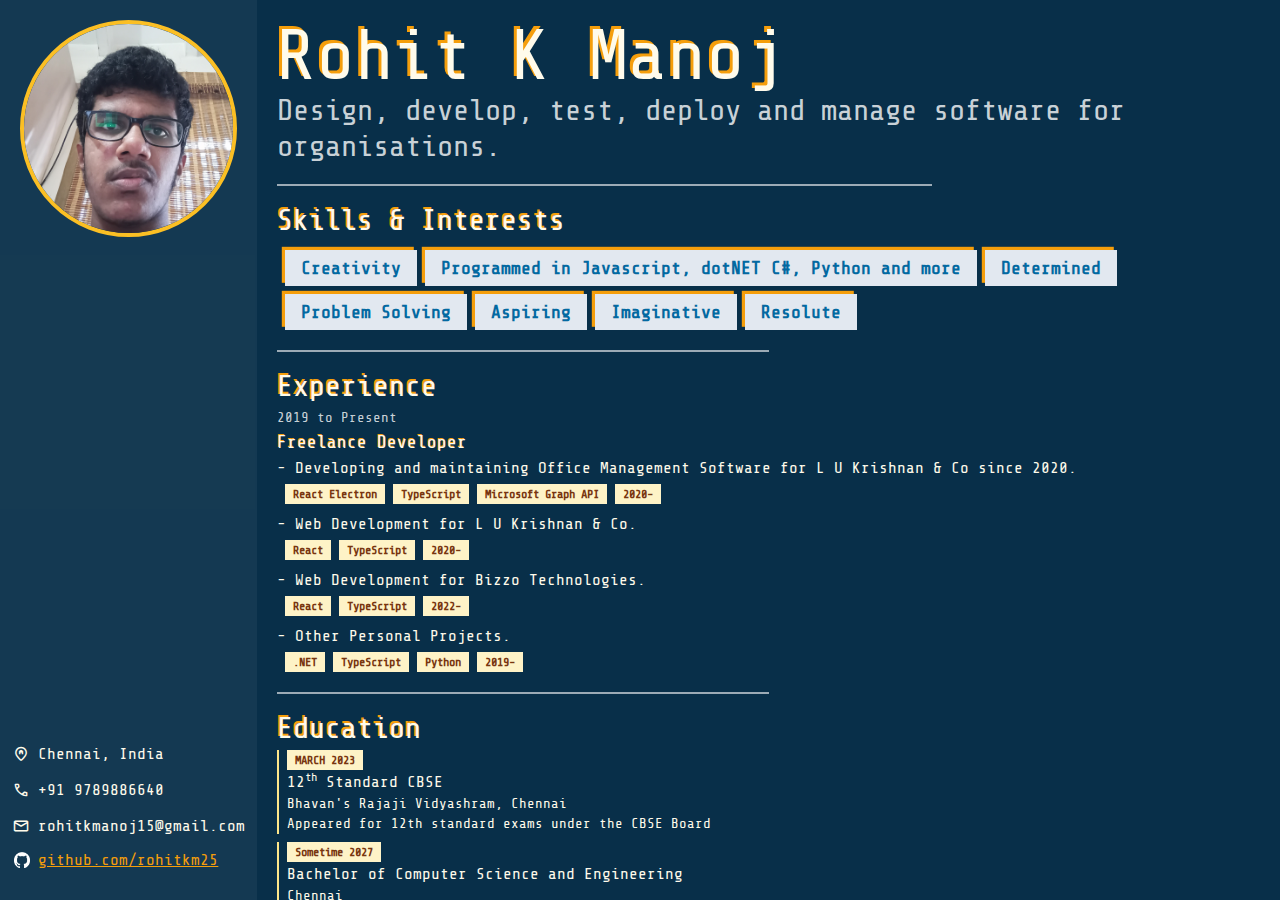
==== index.html @ 4b2ae8d7 "Link Correction" ====
<!DOCTYPE html>
<html lang="en">

<head>
     <meta charset="UTF-8">
     <meta http-equiv="X-UA-Compatible" content="IE=edge">
     <meta name="viewport" content="width=device-width, initial-scale=1.0">
     <title>RKM</title>
     <script src="/tailwind.js"></script>
     <link rel="preconnect" href="https://fonts.googleapis.com">
     <link rel="preconnect" href="https://fonts.gstatic.com" crossorigin>
     <link href="https://fonts.googleapis.com/css2?family=Share+Tech+Mono&display=swap" rel="stylesheet">
     <link href="https://fonts.googleapis.com/css2?family=Material+Symbols+Rounded" rel="stylesheet" />
     <link rel="stylesheet" href="style.css">
     <script src="script.js" defer></script>
</head>

<body class="h-screen w-screen overflow-hidden bg-sky-950 text-amber-50">
     <div class="w-screen h-screen lg:flex items-stretch lg:overflow-none overflow-y-auto overflow-none">
          <div class="w-[300px] bg-white/5 lg:flex flex-col items-stretch p-5 pb-0 lg:pb-5 hidden">
               <img src="me.jpg" onmouseover="onImgMouseOver(event)" onmouseleave="onImgMouseLeave(event)" alt=""
                    class="bg-amber-600 aspect-square w-full relative rounded-full animate-spinner border-4 border-amber-400" />
               <div class="flex-grow"></div>
               <div class="pt-2 lg:pt-5 sm:text-xs md:text-sm lg:text-base">
                    <!-- <p class="font-semibold text-lg">Contact Me</p>
                    <hr class="border-white/60 w-1/2 border-t-2 -ml-5" />
                    <hr class="border-white/60 mt-0.5 w-2/5 border-t-2 -ml-5" />
                    <hr class="border-white/60 mt-0.5 w-1/3 border-t-2 -ml-5" /> -->
                    <ul class="flex flex-col items-left space-y-2 py-2 lg:-mx-2">
                         <li class="inline-flex items-center space-x-2"><span class="material-symbols-rounded text-lg">
                                   home_pin
                              </span>
                              <p>Chennai, India</p>
                         </li>
                         <li class="inline-flex items-center space-x-2"><span class="material-symbols-rounded text-lg">
                                   call
                              </span>
                              <p>+91 9789886640</p>
                         </li>
                         <li class="inline-flex items-center space-x-2"><span class="material-symbols-rounded text-lg">
                                   mail
                              </span>
                              <p>rohitkmanoj15@gmail.com</p>
                         </li>
                         <li class="inline-flex items-center space-x-2"><img src="/github-mark-white.png"
                                   alt="github logo" class="h-4 pl-0.5" />
                              <a href="https://www.github.com/rohitkm25"
                                   class="underline text-amber-500">github.com/rohitkm25</a>
                         </li>
                    </ul>
               </div>
          </div>
          <div class="flex-grow overflow-y-auto p-5 flex flex-col items-stretch">
               <p class="text-6xl md:text-7xl shadate-7">
                    Rohit K
                    Manoj
               </p>
               <p class="text-2xl md:text-3xl text-white/80">Design, develop, test, deploy and manage software for
                    organisations.
               </p>
               <hr class="border-white/60 mt-5  w-full md:w-2/3 border-t-2" />
               <div class="pt-4 flex flex-col items-stretch space-y-1">
                    <p class="text-3xl shadate-4">Skills & Interests</p>
                    <ul class="flex flex-wrap space-x-2 space-y-2">
                         <li class="px-4 py-1 font-semibold text-lg box-shadate bg-slate-200 text-sky-700 mt-2 ml-2">
                              Creativity
                         </li>
                         <li class="px-4 py-1 font-semibold text-lg box-shadate bg-slate-200 text-sky-700">Programmed
                              in
                              Javascript,
                              dotNET C#,
                              Python and
                              more</li>
                         <li class="px-4 py-1 font-semibold text-lg box-shadate bg-slate-200 text-sky-700">
                              Determined
                         </li>
                         <li class="px-4 py-1 font-semibold text-lg box-shadate bg-slate-200 text-sky-700">Problem
                              Solving
                         </li>
                         <li class="px-4 py-1 font-semibold text-lg box-shadate bg-slate-200 text-sky-700">
                              Aspiring
                         </li>
                         <li class="px-4 py-1 font-semibold text-lg box-shadate bg-slate-200 text-sky-700">
                              Imaginative
                         </li>
                         <li class="px-4 py-1 font-semibold text-lg box-shadate bg-slate-200 text-sky-700">
                              Resolute
                         </li>
                    </ul>
               </div>
               <hr class="border-white/60 mt-5 w-full md:w-1/2 border-t-2" />
               <div class="pt-4 flex flex-col items-stretch space-y-1">
                    <p class="text-3xl shadate-4">Experience</p>
                    <div class="">
                         <p class="text-sm text-white/80">2019 to Present</p>
                         <p class="text-lg shadate-2">Freelance Developer</p>
                         <ul class="space-y-2 list-inside list-['-_']">
                              <li>Developing and maintaining Office Management Software for L U Krishnan & Co since
                                   2020.
                                   <div class="flex space-x-2 flex-wrap md:flex-nowrap space-y-1">
                                        <p
                                             class="px-2 font-bold text-xs py-0.5 bg-amber-100 text-amber-900 whitespace-nowrap mt-1 ml-2">
                                             React Electron</p>
                                        <p
                                             class="px-2 font-bold text-xs py-0.5 bg-amber-100 text-amber-900 whitespace-nowrap">
                                             TypeScript</p>
                                        <p
                                             class="px-2 font-bold text-xs py-0.5 bg-amber-100 text-amber-900 whitespace-nowrap">
                                             Microsoft Graph API</p>
                                        <p
                                             class="px-2 font-bold text-xs py-0.5 bg-amber-100 text-amber-900 whitespace-nowrap">
                                             2020-</p>
                                   </div>
                              </li>
                              <li>Web Development for L U Krishnan & Co.
                                   <div class="flex space-x-2 flex-wrap md:flex-nowrap space-y-1">
                                        <p
                                             class="px-2 font-bold text-xs py-0.5 bg-amber-100 text-amber-900 whitespace-nowrap mt-1 ml-2">
                                             React</p>
                                        <p
                                             class="px-2 font-bold text-xs py-0.5 bg-amber-100 text-amber-900 whitespace-nowrap">
                                             TypeScript</p>
                                        <p
                                             class="px-2 font-bold text-xs py-0.5 bg-amber-100 text-amber-900 whitespace-nowrap">
                                             2020-</p>
                                   </div>
                              </li>
                              <li>Web Development for Bizzo Technologies.
                                   <div class="flex space-x-2 flex-wrap md:flex-nowrap space-y-1">
                                        <p
                                             class="px-2 font-bold text-xs py-0.5 bg-amber-100 text-amber-900 whitespace-nowrap mt-1 ml-2">
                                             React</p>
                                        <p
                                             class="px-2 font-bold text-xs py-0.5 bg-amber-100 text-amber-900 whitespace-nowrap">
                                             TypeScript</p>
                                        <p
                                             class="px-2 font-bold text-xs py-0.5 bg-amber-100 text-amber-900 whitespace-nowrap">
                                             2022-</p>
                                   </div>
                              </li>
                              <li>Other Personal Projects.
                                   <div class="flex space-x-2 flex-wrap md:flex-nowrap space-y-1">
                                        <p
                                             class="px-2 font-bold text-xs py-0.5 bg-amber-100 text-amber-900 whitespace-nowrap mt-1 ml-2">
                                             .NET</p>
                                        <p
                                             class="px-2 font-bold text-xs py-0.5 bg-amber-100 text-amber-900 whitespace-nowrap">
                                             TypeScript</p>
                                        <p
                                             class="px-2 font-bold text-xs py-0.5 bg-amber-100 text-amber-900 whitespace-nowrap">
                                             Python</p>
                                        <p
                                             class="px-2 font-bold text-xs py-0.5 bg-amber-100 text-amber-900 whitespace-nowrap">
                                             2019-</p>
                                   </div>
                              </li>
                         </ul>
                    </div>
               </div>
               <hr class="border-white/60 mt-5 w-full md:w-1/2 border-t-2" />
               <div class="pt-4 flex flex-col items-stretch space-y-1">
                    <p class="text-3xl shadate-4">Education</p>
                    <ul class="space-y-2">
                         <li class="border-l-2 border-amber-200 pl-2">
                              <p
                                   class="px-2 font-bold text-xs py-0.5 bg-amber-100 text-amber-900 whitespace-nowrap w-fit">
                                   MARCH 2023</p>
                              <p>12<sup>th</sup> Standard CBSE</p>
                              <p class="text-sm">Bhavan's Rajaji Vidyashram, Chennai</p>
                              <p class="text-sm">Appeared for 12th standard exams under the CBSE Board</p>
                         </li>
                         <li class="border-l-2 border-amber-200 pl-2">
                              <p
                                   class="px-2 font-bold text-xs py-0.5 bg-amber-100 text-amber-900 whitespace-nowrap w-fit">
                                   Sometime 2027</p>
                              <p>Bachelor of Computer Science and Engineering</p>
                              <p class="text-sm">Chennai</p>
                              <p class="text-sm">Aspiring to be a Computer Science Engineer in four years</p>
                         </li>
                    </ul>
               </div>
               <hr class="border-white/60 mt-5 w-full md:w-1/2 border-t-2" />
               <div class="pt-4 flex flex-col items-stretch space-y-1">
                    <p class="text-3xl shadate-4">Activities</p>
                    <ul class="flex md:flex-row flex-col md:flex-wrap space-x-2 space-y-2">
                         <li
                              class="border-2 text-sm p-2 pt-0 border-amber-100 pl-2 flex flex-col space-y-2 max-w-full md:max-w-[50vh] mt-2 ml-2">
                              <p class="px-4 font-bold py-0.5 bg-amber-100 text-amber-900 w-fit">
                                   Calax UWP</p>
                              <p>A Universal Windows Platform app written in .NET C# for calculation of income tax based
                                   on Tax Regimes and for different financial years.- In Development</p>
                              <a class="text-amber-200 flex items-center space-x-2"
                                   href="https://github.com/RohitKM25/Calax"><span class="underline"> Querist
                                        Repository</span> <span
                                        class="material-symbols-rounded text-sm">open_in_new</span></a>
                         </li>
                         <li
                              class="border-2 text-sm p-2 pt-0 border-amber-100 pl-2 flex flex-col space-y-2 max-w-full md:max-w-[50vh] mt-2 ml-2">
                              <p class="px-4 font-bold py-0.5 bg-amber-100 text-amber-900 w-fit">
                                   Querist .NET Library</p>
                              <p>Library for styled CLI user prompts</p>
                              <a class="text-amber-200 flex items-center space-x-2"
                                   href="https://github.com/RohitKM25/Querist"><span class="underline"> Querist
                                        Repository</span> <span
                                        class="material-symbols-rounded text-sm">open_in_new</span></a>
                         </li>
                         <li
                              class="border-2 text-sm p-2 pt-0 border-amber-100 pl-2 flex flex-col space-y-2 max-w-full md:max-w-[50vh]">
                              <p class="px-4 font-bold py-0.5 bg-amber-100 text-amber-900 w-fit">
                                   Home Chat</p>
                              <p>.NET Blazor WASM and SQL based LAN Chat.</p>
                              <a class="text-amber-200 flex items-center space-x-2"
                                   href="https://github.com/RohitKM25/HomeChat"><span class="underline"> HomeChat
                                        Repository</span> <span
                                        class="material-symbols-rounded text-sm">open_in_new</span></a>
                         </li>
                         <li
                              class="border-2 text-sm p-2 pt-0 border-amber-100 pl-2 flex flex-col space-y-2 max-w-full md:max-w-[50vh]">
                              <p class="px-4 font-bold py-0.5 bg-amber-100 text-amber-900 w-fit">
                                   L U KRISHNAN & CO Website</p>
                              <p>Potfolio Website for L U Krishnan & Co - In Development</p>
                         </li>
                         <li
                              class="border-2 text-sm p-2 pt-0 border-amber-100 pl-2 flex flex-col space-y-2 max-w-full md:max-w-[50vh]">
                              <p class="px-4 font-bold py-0.5 bg-amber-100 text-amber-900 w-fit">
                                   L U KRISHNAN & CO Desktop</p>
                              <p>Office Manager using Microsoft Sharepoint and Exchange</p>
                              <a class="text-amber-200 flex items-center space-x-2"
                                   href="https://github.com/RohitKM25/lukac-desktop"><span class="underline">
                                        lukac-desktop Repository</span> <span
                                        class="material-symbols-rounded text-sm">open_in_new</span></a>
                         </li>
                         <li
                              class="border-2 text-sm p-2 pt-0 border-amber-100 pl-2 flex flex-col space-y-2 max-w-full md:max-w-[50vh]">
                              <p class="px-4 font-bold py-0.5 bg-amber-100 text-amber-900 w-fit">
                                   Bizzo Technologies Website</p>
                              <p>Potfolio Website for Bizzo Technologies - In Development
                              </p>
                              <a class="text-amber-200 flex items-center space-x-2"
                                   href="https://github.com/RohitKM25/bizzotechnologies-website"><span
                                        class="underline"> bizzotechnologies-website
                                        Repository</span> <span
                                        class="material-symbols-rounded text-sm">open_in_new</span></a>
                         </li>
                         <li
                              class="border-2 text-sm p-2 pt-0 border-amber-100 pl-2 flex flex-col space-y-2 max-w-full md:max-w-[50vh]">
                              <p class="px-4 font-bold py-0.5 bg-amber-100 text-amber-900 w-fit">
                                   Chemical Elements</p>
                              <p>Personal Project on the elements of the periodic table</p>
                              <a class="text-amber-200 flex items-center space-x-2"
                                   href="https://github.com/RohitKM25/chemical-elements"><span class="underline">
                                        chemical-elements
                                        Repository</span> <span
                                        class="material-symbols-rounded text-sm">open_in_new</span></a>
                         </li>
                         <li
                              class="border-2 text-sm p-2 pt-0 border-amber-100 pl-2 flex flex-col space-y-2 max-w-full md:max-w-[50vh]">
                              <p class="px-4 font-bold py-0.5 bg-amber-100 text-amber-900 w-fit">
                                   Flight Ticket Booking</p>
                              <p>CBSC Project in Computer Science</p>
                              <a class="text-amber-200 flex items-center space-x-2"
                                   href="https://github.com/RohitKM25/flight-ticket-booking"><span class="underline">
                                        flight-ticket-booking
                                        Repository</span> <span
                                        class="material-symbols-rounded text-sm">open_in_new</span></a>
                         </li>
                         <li
                              class="border-2 text-sm p-2 pt-0 border-amber-100 pl-2 flex flex-col space-y-2 max-w-full md:max-w-[50vh]">
                              <p class="px-4 font-bold py-0.5 bg-amber-100 text-amber-900 w-fit">
                                   Expenses Manager</p>
                              <p>Personal Project on Monthly Expense Managment</p><a
                                   class="text-amber-200 flex items-center space-x-2"
                                   href="https://github.com/RohitKM25/ExpensesManager"><span class="underline">
                                        ExpensesManager
                                        Repository</span> <span
                                        class="material-symbols-rounded text-sm">open_in_new</span></a>
                         </li>
                         <li
                              class="border-2 text-sm p-2 pt-0 border-amber-100 pl-2 flex flex-col space-y-2 max-w-full md:max-w-[50vh]">
                              <p class="px-4 font-bold py-0.5 bg-amber-100 text-amber-900 w-fit">
                                   Top Coder</p>
                              <p>Consistently won 1st prize in the Top Coder in Python (since 2021) organised by my
                                   school.</p>
                         </li>
                    </ul>
               </div>
          </div>
          <div class="lg:hidden flex flex-col md:flex-row items-stretch justify-around bg-white/5 p-10">
               <img src="me.jpg" onmouseover="onImgMouseOver(event)" onmouseleave="onImgMouseLeave(event)" alt=""
                    class="bg-amber-600 aspect-square w-1/4 relative rounded-full animate-spinner border-4 border-amber-400" />
               <div class="pt-2 lg:pt-5 sm:text-md lg:text-base">
                    <!-- <p class="font-semibold text-lg">Contact Me</p>
                              <hr class="border-white/60 w-1/2 border-t-2 -ml-5" />
                              <hr class="border-white/60 mt-0.5 w-2/5 border-t-2 -ml-5" />
                              <hr class="border-white/60 mt-0.5 w-1/3 border-t-2 -ml-5" /> -->
                    <ul class="flex flex-col items-left space-y-2 py-2 lg:-mx-2">
                         <li class="inline-flex items-center space-x-2"><span class="material-symbols-rounded text-lg">
                                   home_pin
                              </span>
                              <p>Chennai, India</p>
                         </li>
                         <li class="inline-flex items-center space-x-2"><span class="material-symbols-rounded text-lg">
                                   call
                              </span>
                              <p>+91 9789886640</p>
                         </li>
                         <li class="inline-flex items-center space-x-2"><span class="material-symbols-rounded text-lg">
                                   mail
                              </span>
                              <p>rohitkmanoj15@gmail.com</p>
                         </li>
                         <li class="inline-flex items-center space-x-2"><img src="/github-mark-white.png"
                                   alt="github logo" class="h-4 pl-0.5" />
                              <a href="https://www.github.com/rohitkm25"
                                   class="underline text-amber-500">github.com/rohitkm25</a>
                         </li>
                    </ul>
               </div>
          </div>
     </div>
</body>

</html>
---- style.css ----
:root {
     font-family: 'Share Tech Mono', monospace;
}

.shadate-7 {
     text-shadow: -0.20rem -0.20rem 0 rgb(245, 158, 11);
}

.shadate-4 {
     text-shadow: -0.10rem -0.10rem 0 rgb(245, 158, 11);
}

.shadate-2 {
     text-shadow: -0.05rem -0.05rem 0 rgb(245, 158, 11);
}

.box-shadate {
     box-shadow: -0.20rem -0.20rem 0 rgb(245, 158, 11);
}

.box-shadate-sm {
     box-shadow: -0.1rem -0.1rem 0 rgb(245, 158, 11);
}

.animate-spinner {
     animation: spin 10s ease-in-out infinite;
}

@keyframes spin {
     from {
          transform: rotate(0deg);
     }

     to {
          transform: rotate(360deg);
     }
}
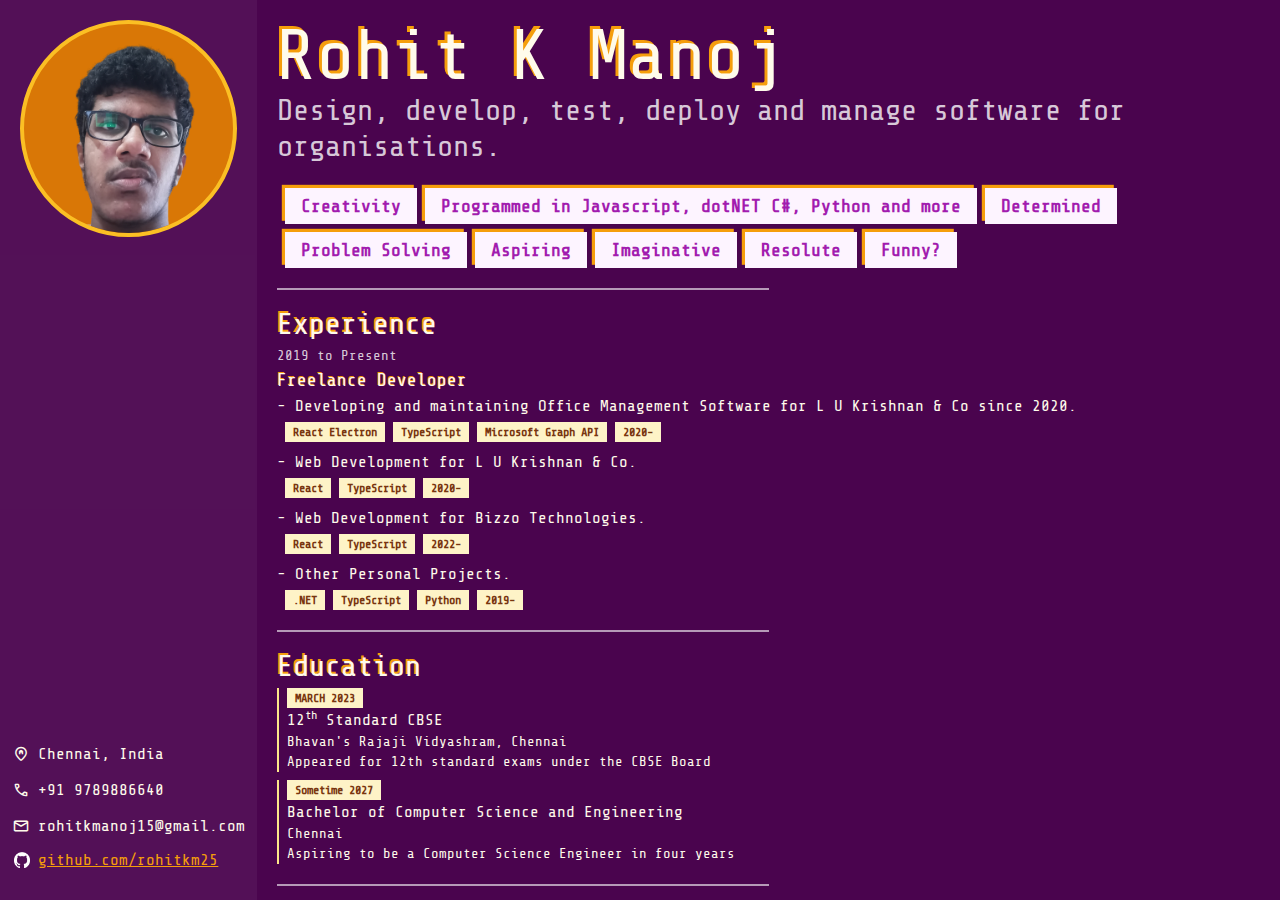
==== commit 94c4a1d3: "Cleaned Images and Funny?" ====
--- a/index.html
+++ b/index.html
@@ -15,11 +15,18 @@
      <script src="script.js" defer></script>
 </head>
 
-<body class="h-screen w-screen overflow-hidden bg-sky-950 text-amber-50">
+<body class="h-screen w-screen overflow-hidden bg-fuchsia-950 text-amber-50 selection:bg-amber-600">
      <div class="w-screen h-screen lg:flex items-stretch lg:overflow-none overflow-y-auto overflow-none">
           <div class="w-[300px] bg-white/5 lg:flex flex-col items-stretch p-5 pb-0 lg:pb-5 hidden">
-               <img src="me.jpg" onmouseover="onImgMouseOver(event)" onmouseleave="onImgMouseLeave(event)" alt=""
-                    class="bg-amber-600 aspect-square w-full relative rounded-full animate-spinner border-4 border-amber-400" />
+               <div class="group"><img src="me.png" onmouseover="onImgMouseOver(event)"
+                         onmouseleave="onImgMouseLeave(event)" alt=""
+                         class="bg-amber-600 aspect-square w-full relative rounded-full animate-spinner border-4 border-amber-400" />
+                    <p class="hidden group-hover:block rotate-45 mt-10"><span class="shadate-4 text-4xl">&#8604;</span>
+                         i know
+                         this
+                         animation is unnecessary.
+                    </p>
+               </div>
                <div class="flex-grow"></div>
                <div class="pt-2 lg:pt-5 sm:text-xs md:text-sm lg:text-base">
                     <!-- <p class="font-semibold text-lg">Contact Me</p>
@@ -58,33 +65,48 @@
                <p class="text-2xl md:text-3xl text-white/80">Design, develop, test, deploy and manage software for
                     organisations.
                </p>
-               <hr class="border-white/60 mt-5  w-full md:w-2/3 border-t-2" />
                <div class="pt-4 flex flex-col items-stretch space-y-1">
-                    <p class="text-3xl shadate-4">Skills & Interests</p>
                     <ul class="flex flex-wrap space-x-2 space-y-2">
-                         <li class="px-4 py-1 font-semibold text-lg box-shadate bg-slate-200 text-sky-700 mt-2 ml-2">
+                         <li
+                              class="px-4 py-1 font-semibold text-lg box-shadate bg-fuchsia-50 text-fuchsia-700 mt-2 ml-2">
                               Creativity
                          </li>
-                         <li class="px-4 py-1 font-semibold text-lg box-shadate bg-slate-200 text-sky-700">Programmed
+                         <li class="px-4 py-1 font-semibold text-lg box-shadate bg-fuchsia-50 text-fuchsia-700">
+                              Programmed
                               in
                               Javascript,
                               dotNET C#,
                               Python and
                               more</li>
-                         <li class="px-4 py-1 font-semibold text-lg box-shadate bg-slate-200 text-sky-700">
+                         <li class="px-4 py-1 font-semibold text-lg box-shadate bg-fuchsia-50 text-fuchsia-700">
                               Determined
                          </li>
-                         <li class="px-4 py-1 font-semibold text-lg box-shadate bg-slate-200 text-sky-700">Problem
-                              Solving
-                         </li>
-                         <li class="px-4 py-1 font-semibold text-lg box-shadate bg-slate-200 text-sky-700">
+                         <li
+                              class="px-4 py-1 font-semibold text-lg box-shadate bg-fuchsia-50 text-fuchsia-700 relative group">
+                              Problem
+                              Solving<p
+                                   class="hidden group-hover:block -rotate-45 absolute bottom-20 text-amber-100 text-sm">
+                                   these text effects were a problem<br /><span
+                                        class="shadate-4 mt-5 text-4xl">&#10534;</span>
+                              </p>
+                         </li>
+                         <li class="px-4 py-1 font-semibold text-lg box-shadate bg-fuchsia-50 text-fuchsia-700">
                               Aspiring
                          </li>
-                         <li class="px-4 py-1 font-semibold text-lg box-shadate bg-slate-200 text-sky-700">
+                         <li class="px-4 py-1 font-semibold text-lg box-shadate bg-fuchsia-50 text-fuchsia-700">
                               Imaginative
                          </li>
-                         <li class="px-4 py-1 font-semibold text-lg box-shadate bg-slate-200 text-sky-700">
+                         <li class="px-4 py-1 font-semibold text-lg box-shadate bg-fuchsia-50 text-fuchsia-700">
                               Resolute
+                         </li>
+                         <li
+                              class="px-4 py-1 font-semibold text-lg box-shadate bg-fuchsia-50 text-fuchsia-700 relative group">
+                              Funny?<p
+                                   class="hidden group-hover:block rotate-45 absolute top-12 -right-10 text-amber-100 text-2xl">
+                                   <span class="shadate-4 mt-5 text-4xl">&#8678;</span>
+                                   ???
+
+                              </p>
                          </li>
                     </ul>
                </div>
@@ -265,7 +287,7 @@
                                         class="material-symbols-rounded text-sm">open_in_new</span></a>
                          </li>
                          <li
-                              class="border-2 text-sm p-2 pt-0 border-amber-100 pl-2 flex flex-col space-y-2 max-w-full md:max-w-[50vh]">
+                              class="border-2 text-sm p-2 pt-0 border-amber-100 pl-2 flex flex-col space-y-2 max-w-full md:max-w-[50vh] group relative">
                               <p class="px-4 font-bold py-0.5 bg-amber-100 text-amber-900 w-fit">
                                    Expenses Manager</p>
                               <p>Personal Project on Monthly Expense Managment</p><a
@@ -274,6 +296,10 @@
                                         ExpensesManager
                                         Repository</span> <span
                                         class="material-symbols-rounded text-sm">open_in_new</span></a>
+                              <p
+                                   class="hidden group-hover:block -rotate-[30deg] absolute top-32 right-0 text-amber-100 text-sm">
+                                   this didn't go<span class="shadate-4 mt-5 text-4xl">&#10548;</span><br /> well<br />
+                              </p>
                          </li>
                          <li
                               class="border-2 text-sm p-2 pt-0 border-amber-100 pl-2 flex flex-col space-y-2 max-w-full md:max-w-[50vh]">
@@ -286,7 +312,7 @@
                </div>
           </div>
           <div class="lg:hidden flex flex-col md:flex-row items-stretch justify-around bg-white/5 p-10">
-               <img src="me.jpg" onmouseover="onImgMouseOver(event)" onmouseleave="onImgMouseLeave(event)" alt=""
+               <img src="me.png" onmouseover="onImgMouseOver(event)" onmouseleave="onImgMouseLeave(event)" alt=""
                     class="bg-amber-600 aspect-square w-1/4 relative rounded-full animate-spinner border-4 border-amber-400" />
                <div class="pt-2 lg:pt-5 sm:text-md lg:text-base">
                     <!-- <p class="font-semibold text-lg">Contact Me</p>
--- a/style.css
+++ b/style.css
@@ -1,25 +1,26 @@
 :root {
      font-family: 'Share Tech Mono', monospace;
+     --primary-color: rgb(245, 158, 11)
 }
 
 .shadate-7 {
-     text-shadow: -0.20rem -0.20rem 0 rgb(245, 158, 11);
+     text-shadow: -0.20rem -0.20rem 0 var(--primary-color);
 }
 
 .shadate-4 {
-     text-shadow: -0.10rem -0.10rem 0 rgb(245, 158, 11);
+     text-shadow: -0.10rem -0.10rem 0 var(--primary-color);
 }
 
 .shadate-2 {
-     text-shadow: -0.05rem -0.05rem 0 rgb(245, 158, 11);
+     text-shadow: -0.05rem -0.05rem 0 var(--primary-color);
 }
 
 .box-shadate {
-     box-shadow: -0.20rem -0.20rem 0 rgb(245, 158, 11);
+     box-shadow: -0.20rem -0.20rem 0 var(--primary-color);
 }
 
 .box-shadate-sm {
-     box-shadow: -0.1rem -0.1rem 0 rgb(245, 158, 11);
+     box-shadow: -0.1rem -0.1rem 0 var(--primary-color);
 }
 
 .animate-spinner {
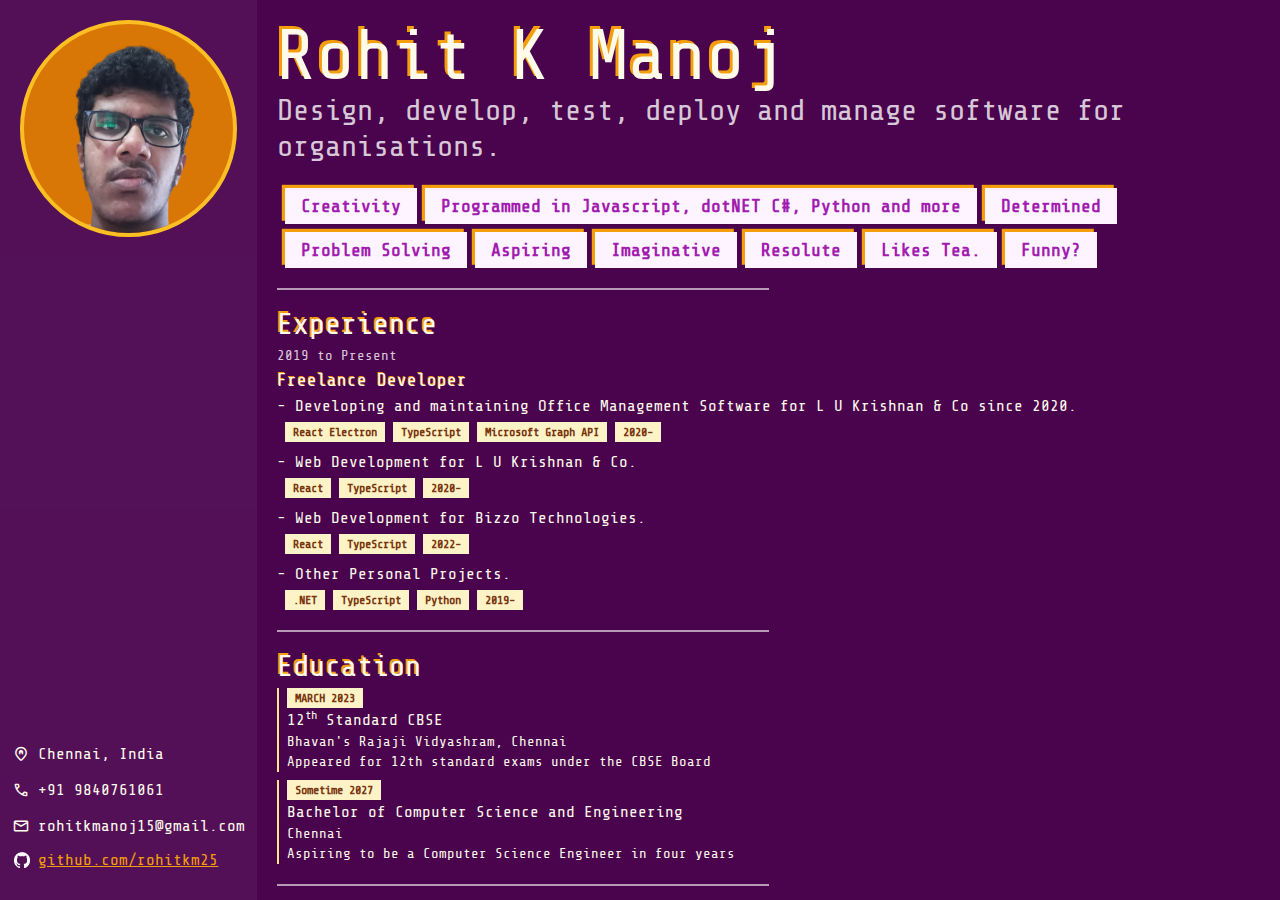
==== commit 241c5b02: "Added dec to  IEEE 754 bin conversion page" ====
--- a/index.html
+++ b/index.html
@@ -21,7 +21,8 @@
                <div class="group"><img src="me.png" onmouseover="onImgMouseOver(event)"
                          onmouseleave="onImgMouseLeave(event)" alt=""
                          class="bg-amber-600 aspect-square w-full relative rounded-full animate-spinner border-4 border-amber-400" />
-                    <p class="hidden group-hover:block rotate-45 mt-10"><span class="shadate-4 text-4xl">&#8604;</span>
+                    <p class="hidden group-hover:block bg-fuchsia-900 p-2 rotate-45 mt-10"><span
+                              class="shadate-4 text-4xl">&#8604;</span>
                          i know
                          this
                          animation is unnecessary.
@@ -42,7 +43,7 @@
                          <li class="inline-flex items-center space-x-2"><span class="material-symbols-rounded text-lg">
                                    call
                               </span>
-                              <p>+91 9789886640</p>
+                              <p>+91 9840761061</p>
                          </li>
                          <li class="inline-flex items-center space-x-2"><span class="material-symbols-rounded text-lg">
                                    mail
@@ -85,7 +86,7 @@
                               class="px-4 py-1 font-semibold text-lg box-shadate bg-fuchsia-50 text-fuchsia-700 relative group">
                               Problem
                               Solving<p
-                                   class="hidden group-hover:block -rotate-45 absolute bottom-20 text-amber-100 text-sm">
+                                   class="hidden group-hover:block bg-fuchsia-900 p-2 -rotate-45 absolute bottom-20 text-amber-100 text-sm">
                                    these text effects were a problem<br /><span
                                         class="shadate-4 mt-5 text-4xl">&#10534;</span>
                               </p>
@@ -101,8 +102,15 @@
                          </li>
                          <li
                               class="px-4 py-1 font-semibold text-lg box-shadate bg-fuchsia-50 text-fuchsia-700 relative group">
+                              Likes Tea.<p
+                                   class="hidden group-hover:block bg-fuchsia-900 p-2 -rotate-45 absolute bottom-20 text-amber-100 text-base">
+                                   note the full stop<br /><span class="shadate-4 mt-5 text-4xl">&#10534;</span>
+                              </p>
+                         </li>
+                         <li
+                              class="px-4 py-1 font-semibold text-lg box-shadate bg-fuchsia-50 text-fuchsia-700 relative group">
                               Funny?<p
-                                   class="hidden group-hover:block rotate-45 absolute top-12 -right-10 text-amber-100 text-2xl">
+                                   class="hidden group-hover:block bg-fuchsia-900 p-2 rotate-45 absolute top-12 -right-20 text-amber-100 text-2xl">
                                    <span class="shadate-4 mt-5 text-4xl">&#8678;</span>
                                    ???
 
@@ -247,10 +255,6 @@
                               <p class="px-4 font-bold py-0.5 bg-amber-100 text-amber-900 w-fit">
                                    L U KRISHNAN & CO Desktop</p>
                               <p>Office Manager using Microsoft Sharepoint and Exchange</p>
-                              <a class="text-amber-200 flex items-center space-x-2"
-                                   href="https://github.com/RohitKM25/lukac-desktop"><span class="underline">
-                                        lukac-desktop Repository</span> <span
-                                        class="material-symbols-rounded text-sm">open_in_new</span></a>
                          </li>
                          <li
                               class="border-2 text-sm p-2 pt-0 border-amber-100 pl-2 flex flex-col space-y-2 max-w-full md:max-w-[50vh]">
@@ -297,23 +301,36 @@
                                         Repository</span> <span
                                         class="material-symbols-rounded text-sm">open_in_new</span></a>
                               <p
-                                   class="hidden group-hover:block -rotate-[30deg] absolute top-32 right-0 text-amber-100 text-sm">
-                                   this didn't go<span class="shadate-4 mt-5 text-4xl">&#10548;</span><br /> well<br />
-                              </p>
-                         </li>
-                         <li
-                              class="border-2 text-sm p-2 pt-0 border-amber-100 pl-2 flex flex-col space-y-2 max-w-full md:max-w-[50vh]">
+                                   class="hidden group-hover:block bg-fuchsia-900 p-2 absolute top-20 right-0 -rotate-[10deg] text-amber-100 text-sm">
+                                   this didn't go<span class="shadate-4 mt-5 text-4xl ml-2">&#10548;</span><br />
+                                   well<br />
+                              </p>
+                         </li>
+                         <li
+                              class="border-2 text-sm p-2 pt-0 border-amber-100 pl-2 flex flex-col space-y-2 max-w-full md:max-w-[50vh] group relative">
                               <p class="px-4 font-bold py-0.5 bg-amber-100 text-amber-900 w-fit">
                                    Top Coder</p>
                               <p>Consistently won 1st prize in the Top Coder in Python (since 2021) organised by my
                                    school.</p>
+                              <p
+                                   class="hidden group-hover:block bg-fuchsia-900 p-2 absolute bottom-20 right-0 -rotate-[10deg] text-amber-100 text-sm">
+                                   unnecessary flex, i know<br /><span class="shadate-4 mt-5 text-4xl">&#x2199;</span>
+                              </p>
                          </li>
                     </ul>
                </div>
           </div>
           <div class="lg:hidden flex flex-col md:flex-row items-stretch justify-around bg-white/5 p-10">
-               <img src="me.png" onmouseover="onImgMouseOver(event)" onmouseleave="onImgMouseLeave(event)" alt=""
-                    class="bg-amber-600 aspect-square w-1/4 relative rounded-full animate-spinner border-4 border-amber-400" />
+               <div class="group relative">
+                    <img src="me.png" onmouseover="onImgMouseOver(event)" onmouseleave="onImgMouseLeave(event)" alt=""
+                         class="bg-amber-600 aspect-square w-1/4 relative rounded-full animate-spinner border-4 border-amber-400" />
+                    <p class="hidden group-hover:block bg-fuchsia-900 p-2 -rotate-45 absolute text-sm -top-4 right-16">
+                         <span class="shadate-4 text-3xl">&#8604;</span>
+                         i know
+                         this
+                         animation<br /> is unnecessary.
+                    </p>
+               </div>
                <div class="pt-2 lg:pt-5 sm:text-md lg:text-base">
                     <!-- <p class="font-semibold text-lg">Contact Me</p>
                               <hr class="border-white/60 w-1/2 border-t-2 -ml-5" />
@@ -328,7 +345,7 @@
                          <li class="inline-flex items-center space-x-2"><span class="material-symbols-rounded text-lg">
                                    call
                               </span>
-                              <p>+91 9789886640</p>
+                              <p>+91 9840761061</p>
                          </li>
                          <li class="inline-flex items-center space-x-2"><span class="material-symbols-rounded text-lg">
                                    mail
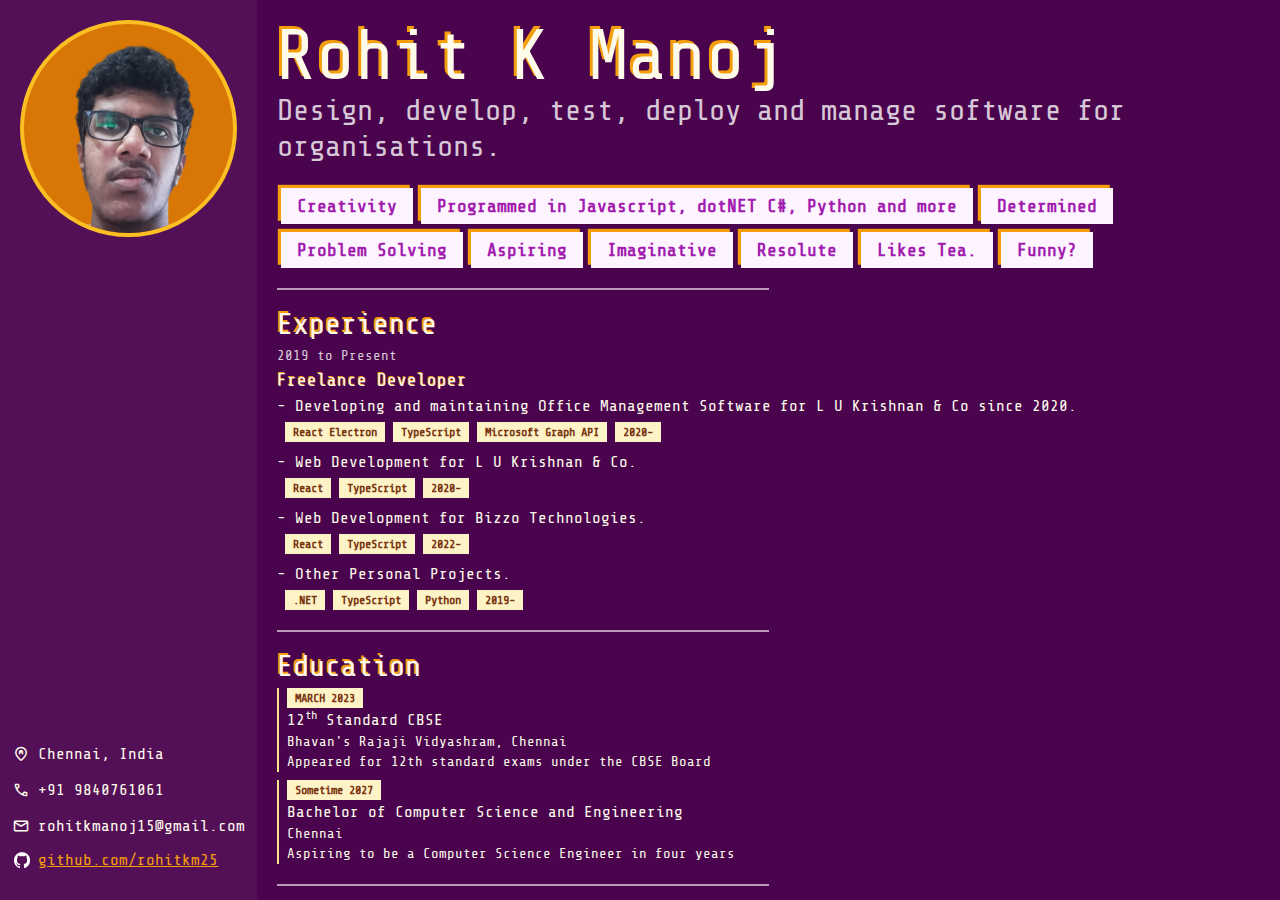
==== commit 844e8f8c: "Added num-sys-conversion & stuff page." ====
--- a/index.html
+++ b/index.html
@@ -30,10 +30,6 @@
                </div>
                <div class="flex-grow"></div>
                <div class="pt-2 lg:pt-5 sm:text-xs md:text-sm lg:text-base">
-                    <!-- <p class="font-semibold text-lg">Contact Me</p>
-                    <hr class="border-white/60 w-1/2 border-t-2 -ml-5" />
-                    <hr class="border-white/60 mt-0.5 w-2/5 border-t-2 -ml-5" />
-                    <hr class="border-white/60 mt-0.5 w-1/3 border-t-2 -ml-5" /> -->
                     <ul class="flex flex-col items-left space-y-2 py-2 lg:-mx-2">
                          <li class="inline-flex items-center space-x-2"><span class="material-symbols-rounded text-lg">
                                    home_pin
@@ -66,7 +62,7 @@
                <p class="text-2xl md:text-3xl text-white/80">Design, develop, test, deploy and manage software for
                     organisations.
                </p>
-               <div class="pt-4 flex flex-col items-stretch space-y-1">
+               <div class="pt-4 flex flex-col items-stretch space-y-1 -ml-1">
                     <ul class="flex flex-wrap space-x-2 space-y-2">
                          <li
                               class="px-4 py-1 font-semibold text-lg box-shadate bg-fuchsia-50 text-fuchsia-700 mt-2 ml-2">
@@ -212,10 +208,12 @@
                <hr class="border-white/60 mt-5 w-full md:w-1/2 border-t-2" />
                <div class="pt-4 flex flex-col items-stretch space-y-1">
                     <p class="text-3xl shadate-4">Activities</p>
-                    <ul class="flex md:flex-row flex-col md:flex-wrap space-x-2 space-y-2">
-                         <li
-                              class="border-2 text-sm p-2 pt-0 border-amber-100 pl-2 flex flex-col space-y-2 max-w-full md:max-w-[50vh] mt-2 ml-2">
-                              <p class="px-4 font-bold py-0.5 bg-amber-100 text-amber-900 w-fit">
+                    <ul id="activities-ul"
+                         class="flex flex-row md:flex-wrap space-x-2 space-y-2 overflow-x-auto py-2 snap-x snap-mandatory"
+                         onmousewheel="onActivitiesUlMouseWheel(event)">
+                         <li
+                              class="border-2 text-sm p-2 pt-0 border-amber-100 pl-2 flex flex-col space-y-2 max-w-[30vw] md:min-w-0 min-w-[90%] snap-start mt-2 ml-2">
+                              <p class="px-4 text-base font-bold py-0.5 bg-amber-100 text-amber-900 w-fit">
                                    Calax UWP</p>
                               <p>A Universal Windows Platform app written in .NET C# for calculation of income tax based
                                    on Tax Regimes and for different financial years.- In Development</p>
@@ -225,8 +223,8 @@
                                         class="material-symbols-rounded text-sm">open_in_new</span></a>
                          </li>
                          <li
-                              class="border-2 text-sm p-2 pt-0 border-amber-100 pl-2 flex flex-col space-y-2 max-w-full md:max-w-[50vh] mt-2 ml-2">
-                              <p class="px-4 font-bold py-0.5 bg-amber-100 text-amber-900 w-fit">
+                              class="border-2 text-sm p-2 pt-0 border-amber-100 pl-2 flex flex-col space-y-2 max-w-[30vw] md:min-w-0 min-w-[90%] snap-start mt-2 ml-2">
+                              <p class="px-4 text-base font-bold py-0.5 bg-amber-100 text-amber-900 w-fit">
                                    Querist .NET Library</p>
                               <p>Library for styled CLI user prompts</p>
                               <a class="text-amber-200 flex items-center space-x-2"
@@ -235,8 +233,8 @@
                                         class="material-symbols-rounded text-sm">open_in_new</span></a>
                          </li>
                          <li
-                              class="border-2 text-sm p-2 pt-0 border-amber-100 pl-2 flex flex-col space-y-2 max-w-full md:max-w-[50vh]">
-                              <p class="px-4 font-bold py-0.5 bg-amber-100 text-amber-900 w-fit">
+                              class="border-2 text-sm p-2 pt-0 border-amber-100 pl-2 flex flex-col space-y-2 max-w-[30vw] md:min-w-0 min-w-[90%] snap-start">
+                              <p class="px-4 text-base font-bold py-0.5 bg-amber-100 text-amber-900 w-fit">
                                    Home Chat</p>
                               <p>.NET Blazor WASM and SQL based LAN Chat.</p>
                               <a class="text-amber-200 flex items-center space-x-2"
@@ -245,20 +243,20 @@
                                         class="material-symbols-rounded text-sm">open_in_new</span></a>
                          </li>
                          <li
-                              class="border-2 text-sm p-2 pt-0 border-amber-100 pl-2 flex flex-col space-y-2 max-w-full md:max-w-[50vh]">
-                              <p class="px-4 font-bold py-0.5 bg-amber-100 text-amber-900 w-fit">
+                              class="border-2 text-sm p-2 pt-0 border-amber-100 pl-2 flex flex-col space-y-2 max-w-[30vw] md:min-w-0 min-w-[90%] snap-start">
+                              <p class="px-4 text-base font-bold py-0.5 bg-amber-100 text-amber-900 w-fit">
                                    L U KRISHNAN & CO Website</p>
                               <p>Potfolio Website for L U Krishnan & Co - In Development</p>
                          </li>
                          <li
-                              class="border-2 text-sm p-2 pt-0 border-amber-100 pl-2 flex flex-col space-y-2 max-w-full md:max-w-[50vh]">
-                              <p class="px-4 font-bold py-0.5 bg-amber-100 text-amber-900 w-fit">
+                              class="border-2 text-sm p-2 pt-0 border-amber-100 pl-2 flex flex-col space-y-2 max-w-[30vw] md:min-w-0 min-w-[90%] snap-start">
+                              <p class="px-4 text-base font-bold py-0.5 bg-amber-100 text-amber-900 w-fit">
                                    L U KRISHNAN & CO Desktop</p>
                               <p>Office Manager using Microsoft Sharepoint and Exchange</p>
                          </li>
                          <li
-                              class="border-2 text-sm p-2 pt-0 border-amber-100 pl-2 flex flex-col space-y-2 max-w-full md:max-w-[50vh]">
-                              <p class="px-4 font-bold py-0.5 bg-amber-100 text-amber-900 w-fit">
+                              class="border-2 text-sm p-2 pt-0 border-amber-100 pl-2 flex flex-col space-y-2 max-w-[30vw] md:min-w-0 min-w-[90%] snap-start">
+                              <p class="px-4 text-base font-bold py-0.5 bg-amber-100 text-amber-900 w-fit">
                                    Bizzo Technologies Website</p>
                               <p>Potfolio Website for Bizzo Technologies - In Development
                               </p>
@@ -269,8 +267,8 @@
                                         class="material-symbols-rounded text-sm">open_in_new</span></a>
                          </li>
                          <li
-                              class="border-2 text-sm p-2 pt-0 border-amber-100 pl-2 flex flex-col space-y-2 max-w-full md:max-w-[50vh]">
-                              <p class="px-4 font-bold py-0.5 bg-amber-100 text-amber-900 w-fit">
+                              class="border-2 text-sm p-2 pt-0 border-amber-100 pl-2 flex flex-col space-y-2 max-w-[30vw] md:min-w-0 min-w-[90%] snap-start">
+                              <p class="px-4 text-base font-bold py-0.5 bg-amber-100 text-amber-900 w-fit">
                                    Chemical Elements</p>
                               <p>Personal Project on the elements of the periodic table</p>
                               <a class="text-amber-200 flex items-center space-x-2"
@@ -280,8 +278,8 @@
                                         class="material-symbols-rounded text-sm">open_in_new</span></a>
                          </li>
                          <li
-                              class="border-2 text-sm p-2 pt-0 border-amber-100 pl-2 flex flex-col space-y-2 max-w-full md:max-w-[50vh]">
-                              <p class="px-4 font-bold py-0.5 bg-amber-100 text-amber-900 w-fit">
+                              class="border-2 text-sm p-2 pt-0 border-amber-100 pl-2 flex flex-col space-y-2 max-w-[30vw] md:min-w-0 min-w-[90%] snap-start">
+                              <p class="px-4 text-base font-bold py-0.5 bg-amber-100 text-amber-900 w-fit">
                                    Flight Ticket Booking</p>
                               <p>CBSC Project in Computer Science</p>
                               <a class="text-amber-200 flex items-center space-x-2"
@@ -291,8 +289,8 @@
                                         class="material-symbols-rounded text-sm">open_in_new</span></a>
                          </li>
                          <li
-                              class="border-2 text-sm p-2 pt-0 border-amber-100 pl-2 flex flex-col space-y-2 max-w-full md:max-w-[50vh] group relative">
-                              <p class="px-4 font-bold py-0.5 bg-amber-100 text-amber-900 w-fit">
+                              class="border-2 text-sm p-2 pt-0 border-amber-100 pl-2 flex flex-col space-y-2 max-w-[30vw] md:min-w-0 min-w-[90%] snap-start group relative">
+                              <p class="px-4 text-base font-bold py-0.5 bg-amber-100 text-amber-900 w-fit">
                                    Expenses Manager</p>
                               <p>Personal Project on Monthly Expense Managment</p><a
                                    class="text-amber-200 flex items-center space-x-2"
@@ -301,14 +299,13 @@
                                         Repository</span> <span
                                         class="material-symbols-rounded text-sm">open_in_new</span></a>
                               <p
-                                   class="hidden group-hover:block bg-fuchsia-900 p-2 absolute top-20 right-0 -rotate-[10deg] text-amber-100 text-sm">
-                                   this didn't go<span class="shadate-4 mt-5 text-4xl ml-2">&#10548;</span><br />
-                                   well<br />
-                              </p>
-                         </li>
-                         <li
-                              class="border-2 text-sm p-2 pt-0 border-amber-100 pl-2 flex flex-col space-y-2 max-w-full md:max-w-[50vh] group relative">
-                              <p class="px-4 font-bold py-0.5 bg-amber-100 text-amber-900 w-fit">
+                                   class="hidden group-hover:block bg-fuchsia-900 p-2 absolute bottom-20 right-0 -rotate-[10deg] text-amber-100 text-sm">
+                                   this didn't go well<br /><span class="shadate-4 mt-5 text-4xl">&#10548;</span>
+                              </p>
+                         </li>
+                         <li
+                              class="border-2 text-sm p-2 pt-0 border-amber-100 pl-2 flex flex-col space-y-2 max-w-[30vw] md:min-w-0 min-w-[90%] snap-start group relative">
+                              <p class="px-4 text-base font-bold py-0.5 bg-amber-100 text-amber-900 w-fit">
                                    Top Coder</p>
                               <p>Consistently won 1st prize in the Top Coder in Python (since 2021) organised by my
                                    school.</p>
@@ -321,15 +318,32 @@
                </div>
           </div>
           <div class="lg:hidden flex flex-col md:flex-row items-stretch justify-around bg-white/5 p-10">
-               <div class="group relative">
-                    <img src="me.png" onmouseover="onImgMouseOver(event)" onmouseleave="onImgMouseLeave(event)" alt=""
-                         class="bg-amber-600 aspect-square w-1/4 relative rounded-full animate-spinner border-4 border-amber-400" />
-                    <p class="hidden group-hover:block bg-fuchsia-900 p-2 -rotate-45 absolute text-sm -top-4 right-16">
-                         <span class="shadate-4 text-3xl">&#8604;</span>
-                         i know
-                         this
-                         animation<br /> is unnecessary.
-                    </p>
+               <div>
+                    <div class="group relative">
+                         <img src="me.png" onmouseover="onImgMouseOver(event)" onmouseleave="onImgMouseLeave(event)"
+                              alt=""
+                              class="bg-amber-600 aspect-square w-1/4 relative rounded-full animate-spinner border-4 border-amber-400" />
+                         <p
+                              class="hidden group-hover:block bg-fuchsia-900 p-2 -rotate-45 absolute text-sm -top-4 right-16">
+                              <span class="shadate-4 text-3xl">&#8604;</span>
+                              i know
+                              this
+                              animation<br /> is unnecessary.
+                         </p>
+                    </div>
+                    <!-- <div class="px-4">
+                         <p class="text-lg shadate-2 pl-1">Stuff</p>
+                         <div class="flex flex-col text-xs space-y-1 -ml-5">
+                              <a class="block border-l-2 select-none px-2 py-1 border-amber-500 hover:bg-amber-600/10 active:bg-amber-600/20"
+                                   href="stuff/ieee-dec-bin">
+                                   Decimal to IEEE
+                                   754 Binary
+                                   Representation</a>
+                              <a class="block border-l-2 select-none px-2 py-1 border-amber-500 hover:bg-amber-600/10 active:bg-amber-600/20"
+                                   href="stuff/num-sys-conversion">
+                                   Number System Conversion</a>
+                         </div>
+                    </div> -->
                </div>
                <div class="pt-2 lg:pt-5 sm:text-md lg:text-base">
                     <!-- <p class="font-semibold text-lg">Contact Me</p>
